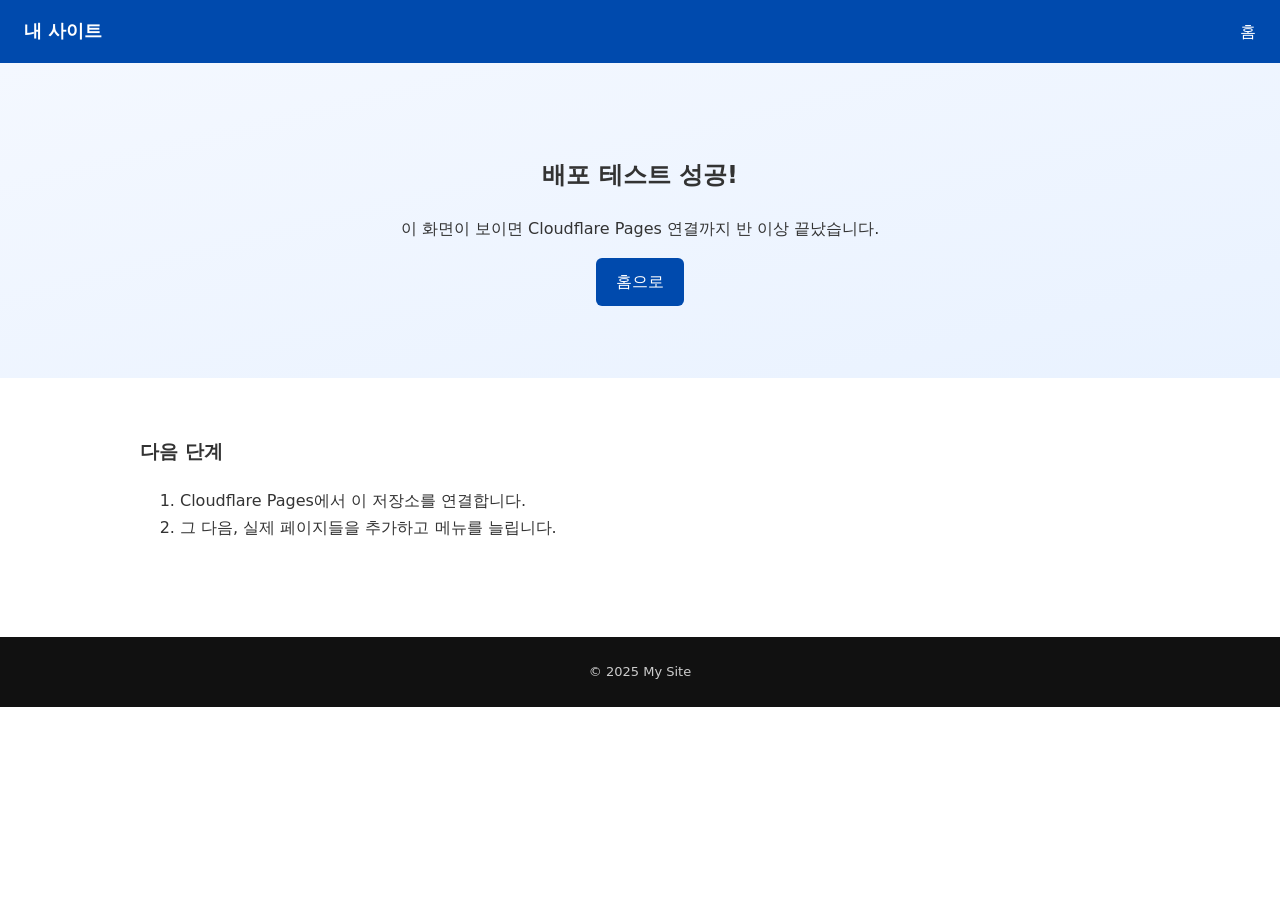
==== index.html @ 4b099640 "Create index.html" ====
<!DOCTYPE html>
<html lang="ko">
<head>
  <meta charset="utf-8">
  <title>내 첫 배포 사이트</title>
  <meta name="viewport" content="width=device-width, initial-scale=1">
  <link rel="stylesheet" href="/assets/style.css">
</head>
<body>
  <header>
    <h1>내 사이트</h1>
    <nav>
      <a href="/">홈</a>
    </nav>
  </header>
  <section class="hero">
    <h2>배포 테스트 성공!</h2>
    <p>이 화면이 보이면 Cloudflare Pages 연결까지 반 이상 끝났습니다.</p>
    <a class="cta" href="/">홈으로</a>
  </section>
  <main>
    <h3>다음 단계</h3>
    <ol>
      <li>Cloudflare Pages에서 이 저장소를 연결합니다.</li>
      <li>그 다음, 실제 페이지들을 추가하고 메뉴를 늘립니다.</li>
    </ol>
  </main>
  <footer>© 2025 My Site</footer>
</body>
</html>
---- assets/style.css ----
/* /assets/style.css (아주 기본) */
body{font-family:system-ui,-apple-system,'Noto Sans KR',sans-serif;margin:0;color:#333;line-height:1.7}
header{background:#004AAD;color:#fff;padding:16px 24px;display:flex;justify-content:space-between;align-items:center}
header h1{margin:0;font-size:18px}
header a{color:#fff;text-decoration:none;margin-left:16px}
main{max-width:1000px;margin:auto;padding:40px 16px}
.hero{background:linear-gradient(to bottom right,#f4f8ff,#e9f2ff);padding:72px 16px;text-align:center}
.cta{display:inline-block;background:#004AAD;color:#fff;padding:10px 20px;border-radius:6px;text-decoration:none}
footer{background:#111;color:#ccc;text-align:center;padding:24px 10px;margin-top:40px;font-size:13px}
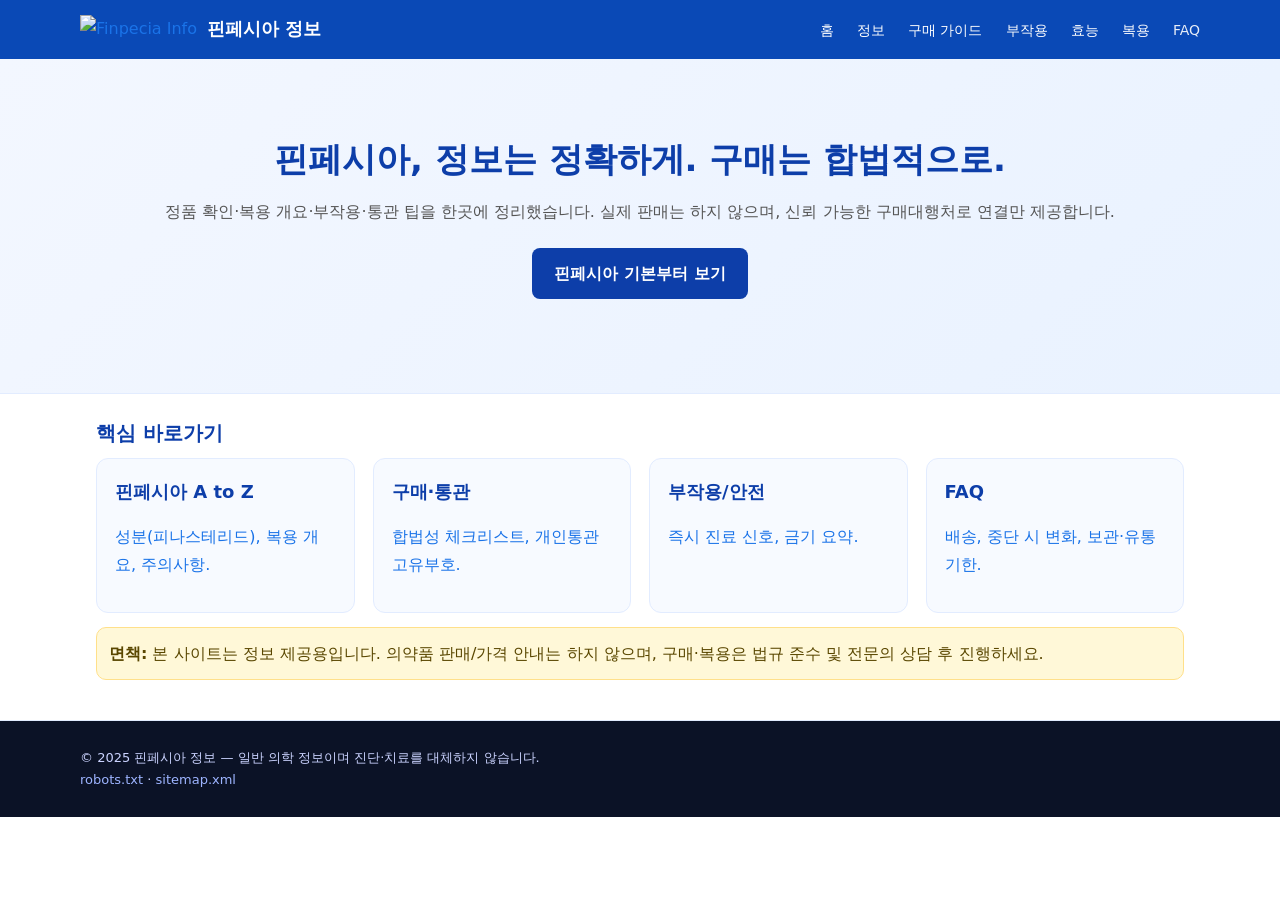
==== commit dbae6bd0: "Update index.html" ====
--- a/index.html
+++ b/index.html
@@ -1,30 +1,47 @@
-<!DOCTYPE html>
-<html lang="ko">
-<head>
-  <meta charset="utf-8">
-  <title>내 첫 배포 사이트</title>
-  <meta name="viewport" content="width=device-width, initial-scale=1">
-  <link rel="stylesheet" href="/assets/style.css">
-</head>
-<body>
-  <header>
-    <h1>내 사이트</h1>
-    <nav>
-      <a href="/">홈</a>
-    </nav>
-  </header>
-  <section class="hero">
-    <h2>배포 테스트 성공!</h2>
-    <p>이 화면이 보이면 Cloudflare Pages 연결까지 반 이상 끝났습니다.</p>
-    <a class="cta" href="/">홈으로</a>
-  </section>
-  <main>
-    <h3>다음 단계</h3>
-    <ol>
-      <li>Cloudflare Pages에서 이 저장소를 연결합니다.</li>
-      <li>그 다음, 실제 페이지들을 추가하고 메뉴를 늘립니다.</li>
-    </ol>
-  </main>
-  <footer>© 2025 My Site</footer>
-</body>
-</html>
+<!DOCTYPE html><html lang="ko"><head>
+<meta charset="utf-8">
+<title>핀페시아 정보 허브 | 정품·구매·복용·부작용 가이드</title>
+<meta name="description" content="핀페시아(Finpecia) 정보 허브. 정품 확인, 합법적 구매 가이드, 복용 개요와 부작용 안내, 자주 묻는 질문.">
+<meta name="viewport" content="width=device-width, initial-scale=1">
+<link rel="canonical" href="https://example.com/">
+<link rel="stylesheet" href="/assets/style.css">
+<meta property="og:type" content="website"><meta property="og:title" content="핀페시아 정보 허브"><meta property="og:description" content="정품·구매·복용·부작용 가이드"><meta property="og:url" content="https://example.com/">
+</head><body>
+<div class="topbar"><div class="wrap header">
+<a class="brand" href="/"><img src="/assets/logo.svg" alt="Finpecia Info"><b>핀페시아 정보</b></a>
+<nav class="nav">
+<a href="/">홈</a>
+<a href="/info/">정보</a>
+<a href="/buy/">구매 가이드</a>
+<a href="/info/side-effects.html">부작용</a>
+<a href="/info/efficacy.html">효능</a>
+<a href="/info/dosage.html">복용</a>
+<a class="sub" href="/faq/">FAQ</a>
+</nav>
+</div></div>
+
+
+<section class="hero"><div class="wrap">
+<h1>핀페시아, 정보는 정확하게. 구매는 합법적으로.</h1>
+<p>정품 확인·복용 개요·부작용·통관 팁을 한곳에 정리했습니다. 실제 판매는 하지 않으며, 신뢰 가능한 구매대행처로 연결만 제공합니다.</p>
+<p><a class="cta" href="/info/">핀페시아 기본부터 보기</a></p>
+</div></section>
+
+
+<main class="wrap">
+<h2>핵심 바로가기</h2>
+<div class="grid">
+<a class="card" href="/info/"><h3>핀페시아 A to Z</h3><p>성분(피나스테리드), 복용 개요, 주의사항.</p></a>
+<a class="card" href="/buy/"><h3>구매·통관</h3><p>합법성 체크리스트, 개인통관고유부호.</p></a>
+<a class="card" href="/info/side-effects.html"><h3>부작용/안전</h3><p>즉시 진료 신호, 금기 요약.</p></a>
+<a class="card" href="/faq/"><h3>FAQ</h3><p>배송, 중단 시 변화, 보관·유통기한.</p></a>
+</div>
+<div class="notice"><b>면책:</b> 본 사이트는 정보 제공용입니다. 의약품 판매/가격 안내는 하지 않으며, 구매·복용은 법규 준수 및 전문의 상담 후 진행하세요.</div>
+</main>
+
+
+<footer><div class="wrap footer">
+<div>© 2025 핀페시아 정보 — 일반 의학 정보이며 진단·치료를 대체하지 않습니다.</div>
+<div><a href="/robots.txt">robots.txt</a> · <a href="/sitemap.xml">sitemap.xml</a></div>
+</div></footer>
+</body></html>
--- a/assets/style.css
+++ b/assets/style.css
@@ -1,9 +1,44 @@
-/* /assets/style.css (아주 기본) */
-body{font-family:system-ui,-apple-system,'Noto Sans KR',sans-serif;margin:0;color:#333;line-height:1.7}
-header{background:#004AAD;color:#fff;padding:16px 24px;display:flex;justify-content:space-between;align-items:center}
-header h1{margin:0;font-size:18px}
-header a{color:#fff;text-decoration:none;margin-left:16px}
-main{max-width:1000px;margin:auto;padding:40px 16px}
-.hero{background:linear-gradient(to bottom right,#f4f8ff,#e9f2ff);padding:72px 16px;text-align:center}
-.cta{display:inline-block;background:#004AAD;color:#fff;padding:10px 20px;border-radius:6px;text-decoration:none}
-footer{background:#111;color:#ccc;text-align:center;padding:24px 10px;margin-top:40px;font-size:13px}
+:root{--brand:#0a49b6;--ink:#222;--muted:#666;--bg:#fff;--card:#f7faff;--line:#e2ecff;--accent:#1a73e8;--warn:#fff8d8;--warn-line:#ffe08a}
+*{box-sizing:border-box}html,body{margin:0;padding:0}
+body{font-family:system-ui,-apple-system,'Noto Sans KR',Segoe UI,Roboto,Arial,sans-serif;color:var(--ink);background:var(--bg);line-height:1.7}
+a{color:var(--accent);text-decoration:none}a:hover{text-decoration:underline}
+
+
+/* 헤더 */
+.topbar{background:var(--brand);color:#fff}
+.wrap{max-width:1120px;margin:auto;padding:0 16px}
+.header{display:flex;gap:20px;align-items:center;justify-content:space-between;padding:14px 0}
+.brand{display:flex;align-items:center;gap:10px}
+.brand img{height:28px}
+.brand b{font-size:18px;color:#fff}
+.nav a{color:#fff;margin-left:18px;font-size:14px;white-space:nowrap}
+.nav a.sub{opacity:.9}
+
+
+/* 공통 */
+main{padding:40px 16px}
+h1{font-size:26px;margin:0 0 12px;color:#0d3ea9}
+h2{font-size:20px;margin:22px 0 8px;color:#0d3ea9}
+.grid{display:grid;grid-template-columns:repeat(auto-fit,minmax(240px,1fr));gap:18px}
+.card{background:var(--card);border:1px solid var(--line);border-radius:12px;padding:18px}
+.card h3{margin:0 0 8px;color:#0d3ea9;font-size:18px}
+.badge{display:inline-block;border:1px solid var(--line);background:#fff;border-radius:999px;padding:4px 10px;margin:2px 6px 0 0;font-size:12px;color:#0d3ea9}
+.notice{background:var(--warn);border:1px solid var(--warn-line);border-radius:10px;padding:12px;margin:14px 0;color:#5a4700}
+.breadcrumb{font-size:13px;color:#577;margin:10px 0 0}.breadcrumb a{color:#577}
+.hero{background:linear-gradient(135deg,#f3f7ff,#e9f2ff);border-bottom:1px solid var(--line)}
+.hero>.wrap{padding:72px 16px;text-align:center}
+.hero h1{margin:0 0 10px;font-size:34px;color:#0d3ea9}
+.hero p{margin:0 0 22px;color:#555}
+.cta{display:inline-block;background:#0d3ea9;color:#fff;padding:12px 22px;border-radius:8px;font-weight:700}
+.cta:hover{background:#0b3289;text-decoration:none}
+
+
+/* 푸터 */
+footer{border-top:1px solid var(--line);background:#0b1226;color:#cbd3ff;margin-top:40px}
+.footer{padding:26px 0;font-size:13px}
+.footer a{color:#9db4ff}
+
+
+/* 접근성 */
+img{max-width:100%;height:auto}
+a:focus{outline:2px solid #111;outline-offset:2px}
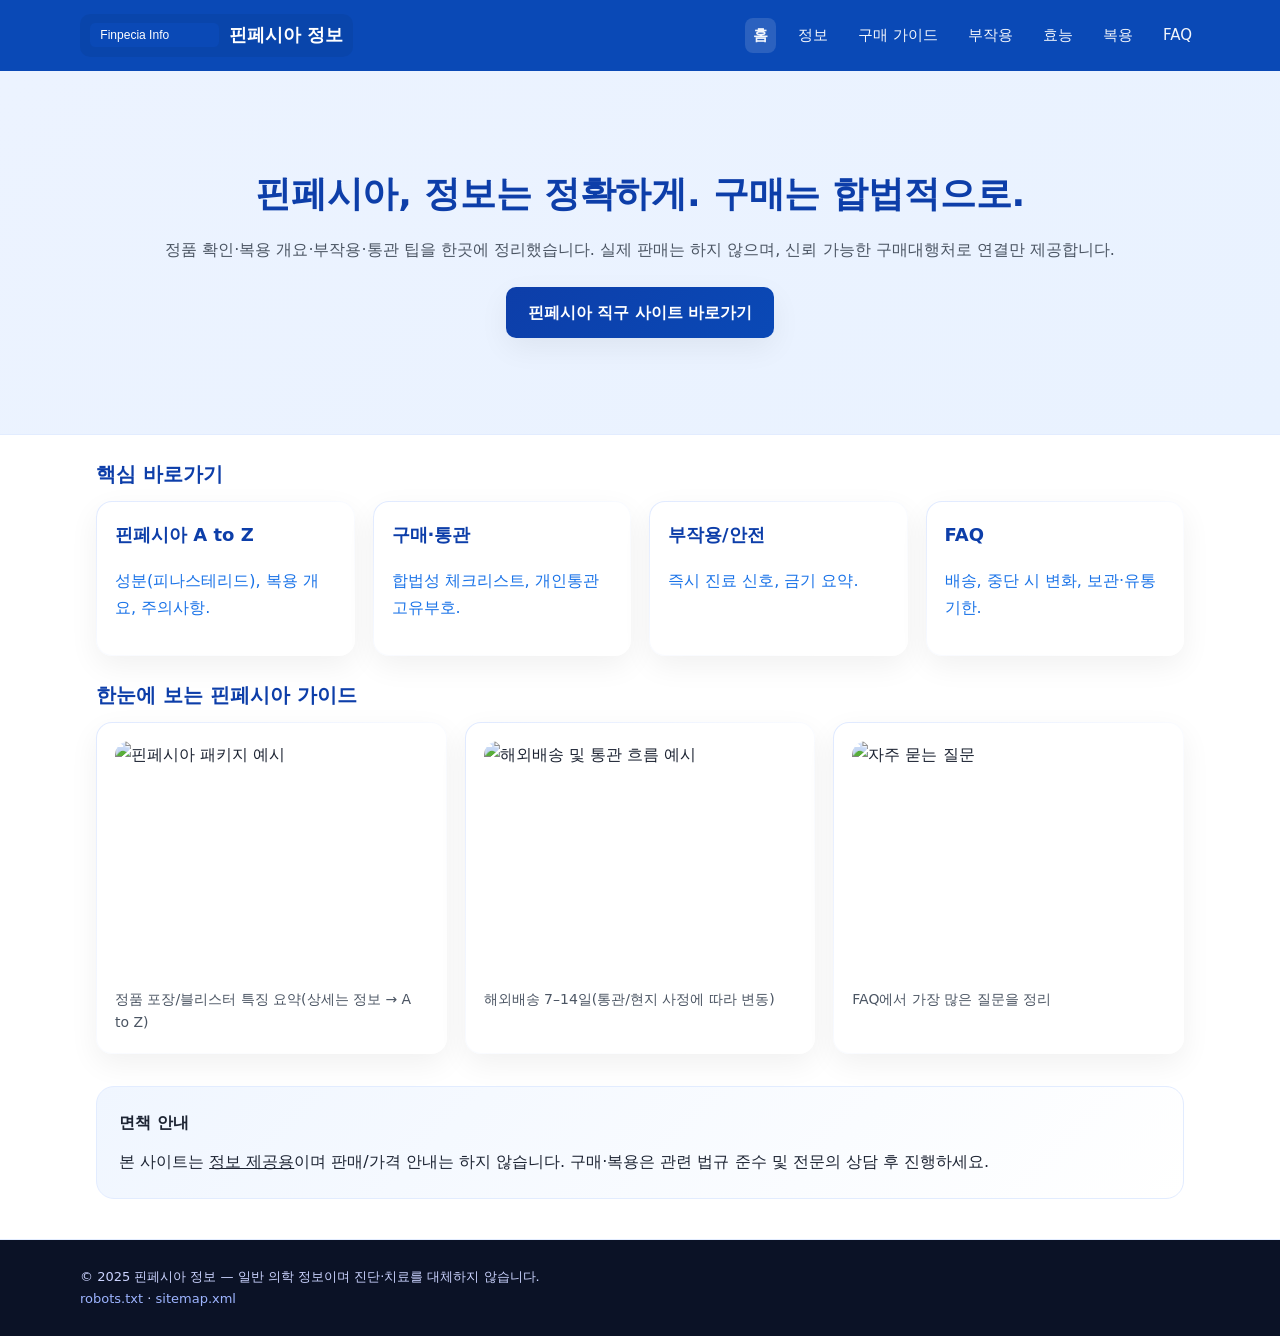
==== commit 02c941c8: "Update index.html" ====
--- a/index.html
+++ b/index.html
@@ -1,47 +1,91 @@
 <!DOCTYPE html><html lang="ko"><head>
 <meta charset="utf-8">
 <title>핀페시아 정보 허브 | 정품·구매·복용·부작용 가이드</title>
-<meta name="description" content="핀페시아(Finpecia) 정보 허브. 정품 확인, 합법적 구매 가이드, 복용 개요와 부작용 안내, 자주 묻는 질문.">
+<meta name="description" content="핀페시아 정보 허브. 정품 확인, 합법적 구매 가이드, 복용 개요, 부작용 안내, FAQ.">
 <meta name="viewport" content="width=device-width, initial-scale=1">
 <link rel="canonical" href="https://example.com/">
 <link rel="stylesheet" href="/assets/style.css">
-<meta property="og:type" content="website"><meta property="og:title" content="핀페시아 정보 허브"><meta property="og:description" content="정품·구매·복용·부작용 가이드"><meta property="og:url" content="https://example.com/">
+<link rel="preload" as="image" href="/assets/img/hero.webp" imagesrcset="/assets/img/hero.webp" imagesizes="100vw">
+<meta property="og:type" content="website">
+<meta property="og:title" content="핀페시아 정보 허브">
+<meta property="og:description" content="정품·구매·복용·부작용 가이드">
+<meta property="og:url" content="https://example.com/">
 </head><body>
 <div class="topbar"><div class="wrap header">
-<a class="brand" href="/"><img src="/assets/logo.svg" alt="Finpecia Info"><b>핀페시아 정보</b></a>
-<nav class="nav">
-<a href="/">홈</a>
-<a href="/info/">정보</a>
-<a href="/buy/">구매 가이드</a>
-<a href="/info/side-effects.html">부작용</a>
-<a href="/info/efficacy.html">효능</a>
-<a href="/info/dosage.html">복용</a>
-<a class="sub" href="/faq/">FAQ</a>
-</nav>
+  <a class="brand" href="/"><img src="/assets/logo.svg" alt="Finpecia Info 로고"><b>핀페시아 정보</b></a>
+  <nav class="nav">
+    <a href="/" class="active">홈</a>
+    <a href="/info/">정보</a>
+    <a href="/buy/">구매 가이드</a>
+    <a href="/info/side-effects.html">부작용</a>
+    <a href="/info/efficacy.html">효능</a>
+    <a href="/info/dosage.html">복용</a>
+    <a class="sub" href="/faq/">FAQ</a>
+  </nav>
 </div></div>
 
-
-<section class="hero"><div class="wrap">
-<h1>핀페시아, 정보는 정확하게. 구매는 합법적으로.</h1>
-<p>정품 확인·복용 개요·부작용·통관 팁을 한곳에 정리했습니다. 실제 판매는 하지 않으며, 신뢰 가능한 구매대행처로 연결만 제공합니다.</p>
-<p><a class="cta" href="/info/">핀페시아 기본부터 보기</a></p>
-</div></section>
-
+<section class="hero" style="--hero: url('/assets/img/hero.webp')">
+  <div class="media" aria-hidden="true"></div>
+  <div class="wrap">
+    <h1>핀페시아, 정보는 정확하게. 구매는 합법적으로.</h1>
+    <p>정품 확인·복용 개요·부작용·통관 팁을 한곳에 정리했습니다. 실제 판매는 하지 않으며, 신뢰 가능한 구매대행처로 연결만 제공합니다.</p>
+    <p>
+      <a class="cta" href="https://genericpam.com" target="_blank" rel="nofollow sponsored noopener">
+        핀페시아 직구 사이트 바로가기
+      </a>
+    </p>
+  </div>
+</section>
 
 <main class="wrap">
-<h2>핵심 바로가기</h2>
-<div class="grid">
-<a class="card" href="/info/"><h3>핀페시아 A to Z</h3><p>성분(피나스테리드), 복용 개요, 주의사항.</p></a>
-<a class="card" href="/buy/"><h3>구매·통관</h3><p>합법성 체크리스트, 개인통관고유부호.</p></a>
-<a class="card" href="/info/side-effects.html"><h3>부작용/안전</h3><p>즉시 진료 신호, 금기 요약.</p></a>
-<a class="card" href="/faq/"><h3>FAQ</h3><p>배송, 중단 시 변화, 보관·유통기한.</p></a>
-</div>
-<div class="notice"><b>면책:</b> 본 사이트는 정보 제공용입니다. 의약품 판매/가격 안내는 하지 않으며, 구매·복용은 법규 준수 및 전문의 상담 후 진행하세요.</div>
+  <h2 class="reveal">핵심 바로가기</h2>
+  <div class="grid reveal">
+    <a class="card" href="/info/"><h3>핀페시아 A to Z</h3><p>성분(피나스테리드), 복용 개요, 주의사항.</p></a>
+    <a class="card" href="/buy/"><h3>구매·통관</h3><p>합법성 체크리스트, 개인통관고유부호.</p></a>
+    <a class="card" href="/info/side-effects.html"><h3>부작용/안전</h3><p>즉시 진료 신호, 금기 요약.</p></a>
+    <a class="card" href="/faq/"><h3>FAQ</h3><p>배송, 중단 시 변화, 보관·유통기한.</p></a>
+  </div>
+
+  <h2 class="reveal">한눈에 보는 핀페시아 가이드</h2>
+  <div class="grid reveal">
+    <div class="card imgcard">
+      <picture>
+        <source srcset="/assets/img/pack.webp" type="image/webp">
+        <img src="/assets/img/pack.webp" alt="핀페시아 패키지 예시" width="800" height="600" loading="lazy">
+      </picture>
+      <div class="imgcap">정품 포장/블리스터 특징 요약(상세는 정보 → A to Z)</div>
+    </div>
+    <div class="card imgcard">
+      <picture>
+        <source srcset="/assets/img/shipping.webp" type="image/webp">
+        <img src="/assets/img/shipping.webp" alt="해외배송 및 통관 흐름 예시" width="800" height="600" loading="lazy">
+      </picture>
+      <div class="imgcap">해외배송 7–14일(통관/현지 사정에 따라 변동)</div>
+    </div>
+    <div class="card imgcard">
+      <picture>
+        <source srcset="/assets/img/faq.webp" type="image/webp">
+        <img src="/assets/img/faq.webp" alt="자주 묻는 질문" width="800" height="600" loading="lazy">
+      </picture>
+      <div class="imgcap">FAQ에서 가장 많은 질문을 정리</div>
+    </div>
+  </div>
+
+  <div class="billboard reveal">
+    <div><b>면책 안내</b></div>
+    <div>본 사이트는 <u>정보 제공용</u>이며 판매/가격 안내는 하지 않습니다. 구매·복용은 관련 법규 준수 및 전문의 상담 후 진행하세요.</div>
+  </div>
 </main>
 
+<footer><div class="wrap footer">
+  <div>© 2025 핀페시아 정보 — 일반 의학 정보이며 진단·치료를 대체하지 않습니다.</div>
+  <div><a href="/robots.txt">robots.txt</a> · <a href="/sitemap.xml">sitemap.xml</a></div>
+</div></footer>
 
-<footer><div class="wrap footer">
-<div>© 2025 핀페시아 정보 — 일반 의학 정보이며 진단·치료를 대체하지 않습니다.</div>
-<div><a href="/robots.txt">robots.txt</a> · <a href="/sitemap.xml">sitemap.xml</a></div>
-</div></footer>
+<script>
+  const io=new IntersectionObserver(es=>es.forEach(e=>{
+    if(e.isIntersecting){e.target.classList.add('show'); io.unobserve(e.target);}
+  }),{threshold:.12});
+  document.querySelectorAll('.reveal').forEach(el=>io.observe(el));
+</script>
 </body></html>
--- a/assets/style.css
+++ b/assets/style.css
@@ -1,44 +1,88 @@
-:root{--brand:#0a49b6;--ink:#222;--muted:#666;--bg:#fff;--card:#f7faff;--line:#e2ecff;--accent:#1a73e8;--warn:#fff8d8;--warn-line:#ffe08a}
-*{box-sizing:border-box}html,body{margin:0;padding:0}
+:root{
+  --brand:#0a49b6; --ink:#1d2433; --muted:#6b7280; --bg:#fff;
+  --card:#f7faff; --line:#e2ecff; --accent:#1a73e8;
+  --warn:#fff8d8; --warn-line:#ffe08a;
+  --rad:16px; --shadow:0 10px 30px rgba(0,0,0,.06);
+}
+*{box-sizing:border-box} html,body{margin:0;padding:0}
 body{font-family:system-ui,-apple-system,'Noto Sans KR',Segoe UI,Roboto,Arial,sans-serif;color:var(--ink);background:var(--bg);line-height:1.7}
-a{color:var(--accent);text-decoration:none}a:hover{text-decoration:underline}
+a{color:var(--accent);text-decoration:none} a:hover{text-decoration:underline}
+img{max-width:100%;height:auto;display:block}
 
+/* 헤더 & 네비 */
+.topbar{background:var(--brand);color:#fff;position:sticky;top:0;z-index:20}
+.wrap{max-width:1120px;margin:auto;padding:0 16px}
+.header{display:flex;gap:28px;align-items:center;justify-content:space-between;padding:14px 0}
+.brand{display:flex;align-items:center;gap:10px;padding:6px 10px;border-radius:10px;background:rgba(0,0,0,.06)}
+.brand img{height:24px}
+.brand b{font-size:18px;color:#fff;white-space:nowrap}
+.nav{display:flex;align-items:center;flex-wrap:wrap;gap:14px}
+.nav a{font-size:15px;line-height:1;padding:10px 8px;color:#fff;opacity:.95;border-radius:8px}
+.nav a:hover{opacity:1;text-decoration:underline}
+.nav a.active{background:rgba(255,255,255,.14);font-weight:700;text-decoration:none}
 
-/* 헤더 */
-.topbar{background:var(--brand);color:#fff}
-.wrap{max-width:1120px;margin:auto;padding:0 16px}
-.header{display:flex;gap:20px;align-items:center;justify-content:space-between;padding:14px 0}
-.brand{display:flex;align-items:center;gap:10px}
-.brand img{height:28px}
-.brand b{font-size:18px;color:#fff}
-.nav a{color:#fff;margin-left:18px;font-size:14px;white-space:nowrap}
-.nav a.sub{opacity:.9}
+/* 히어로(이미지+오버레이) */
+.hero{
+  background:linear-gradient(135deg,#ecf3ff,#e9f2ff);
+  border-bottom:1px solid var(--line); position:relative; overflow:hidden;
+}
+.hero .media{
+  position:absolute; inset:0; pointer-events:none; opacity:.2; mix-blend:normal;
+  background: center/cover no-repeat var(--hero, none);
+  transform:scale(1.02);
+}
+.hero>.wrap{padding:92px 16px 72px;text-align:center;position:relative}
+.hero h1{margin:0 0 12px;font-size:36px;color:#0d3ea9;letter-spacing:-0.2px}
+.hero p{margin:0 0 24px;color:#4b5563}
+.cta{display:inline-block;background:linear-gradient(135deg,#0d3ea9,#0a49b6);color:#fff;padding:12px 22px;border-radius:10px;font-weight:700;box-shadow:var(--shadow);transform:translateZ(0);transition:.18s}
+.cta:hover{filter:brightness(1.05);text-decoration:none;transform:translateY(-1px)}
 
-
-/* 공통 */
+/* 본문 공통 */
 main{padding:40px 16px}
 h1{font-size:26px;margin:0 0 12px;color:#0d3ea9}
-h2{font-size:20px;margin:22px 0 8px;color:#0d3ea9}
+h2{font-size:20px;margin:22px 0 10px;color:#0d3ea9}
+
+/* 카드/그리드 */
 .grid{display:grid;grid-template-columns:repeat(auto-fit,minmax(240px,1fr));gap:18px}
-.card{background:var(--card);border:1px solid var(--line);border-radius:12px;padding:18px}
+.card{
+  background:linear-gradient(#fff,#fff) padding-box,
+             radial-gradient(120% 120% at 0% 0%,#dfe9ff,#ffffff) border-box;
+  border:1px solid transparent;border-radius:var(--rad);padding:18px;box-shadow:var(--shadow);transition:transform .15s ease, box-shadow .15s ease
+}
+.card:hover{transform:translateY(-3px);box-shadow:0 16px 40px rgba(0,0,0,.08)}
 .card h3{margin:0 0 8px;color:#0d3ea9;font-size:18px}
+
+/* 이미지 카드(메인 갤러리) */
+.imgcard{display:grid;grid-template-rows:auto 1fr;gap:12px}
+.imgcard picture,.imgcard img{border-radius:14px;overflow:hidden}
+.imgcap{font-size:14px;color:#4b5563}
+
+/* 배지/노티스 */
 .badge{display:inline-block;border:1px solid var(--line);background:#fff;border-radius:999px;padding:4px 10px;margin:2px 6px 0 0;font-size:12px;color:#0d3ea9}
-.notice{background:var(--warn);border:1px solid var(--warn-line);border-radius:10px;padding:12px;margin:14px 0;color:#5a4700}
+.notice{background:var(--warn);border:1px solid var(--warn-line);border-radius:12px;padding:12px;margin:16px 0;color:#5a4700}
+
+/* 빌보드(섹션 callout) */
+.billboard{
+  margin:32px 0;padding:22px;border-radius:18px;display:grid;gap:12px;
+  background:linear-gradient(135deg,#f0f6ff,#ffffff);
+  border:1px solid var(--line);
+}
+
+/* 빵부스러기 & 푸터 */
 .breadcrumb{font-size:13px;color:#577;margin:10px 0 0}.breadcrumb a{color:#577}
-.hero{background:linear-gradient(135deg,#f3f7ff,#e9f2ff);border-bottom:1px solid var(--line)}
-.hero>.wrap{padding:72px 16px;text-align:center}
-.hero h1{margin:0 0 10px;font-size:34px;color:#0d3ea9}
-.hero p{margin:0 0 22px;color:#555}
-.cta{display:inline-block;background:#0d3ea9;color:#fff;padding:12px 22px;border-radius:8px;font-weight:700}
-.cta:hover{background:#0b3289;text-decoration:none}
-
-
-/* 푸터 */
 footer{border-top:1px solid var(--line);background:#0b1226;color:#cbd3ff;margin-top:40px}
 .footer{padding:26px 0;font-size:13px}
 .footer a{color:#9db4ff}
 
+/* 스크롤 인 애니메이션 */
+.reveal{opacity:0;transform:translateY(10px);transition:opacity .4s ease, transform .4s ease}
+.reveal.show{opacity:1;transform:none}
 
-/* 접근성 */
-img{max-width:100%;height:auto}
-a:focus{outline:2px solid #111;outline-offset:2px}
+/* 반응형 */
+@media (max-width: 640px){
+  .header{flex-direction:column; align-items:flex-start}
+  .nav{gap:8px}
+  .nav a{padding:8px 6px; font-size:14px}
+  .hero>.wrap{padding:72px 16px 56px}
+  .hero h1{font-size:28px}
+}
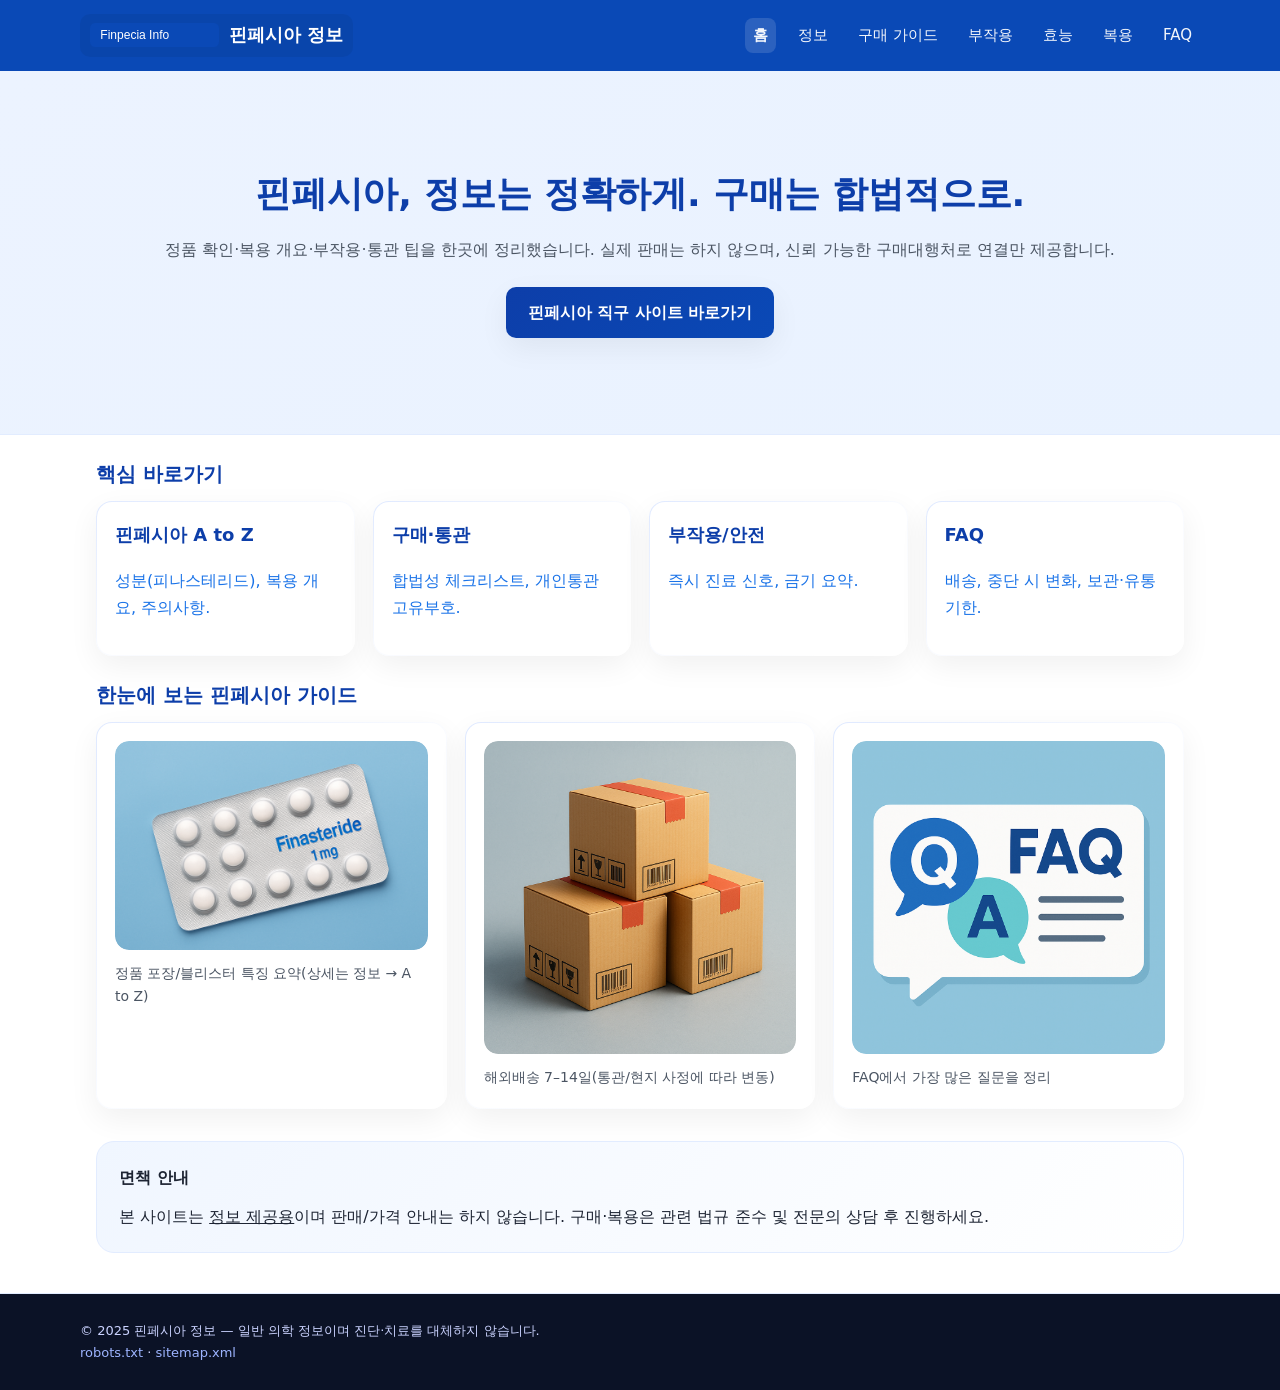
==== commit 6b391d2c: "Update index.html" ====
--- a/index.html
+++ b/index.html
@@ -5,6 +5,7 @@
 <meta name="viewport" content="width=device-width, initial-scale=1">
 <link rel="canonical" href="https://example.com/">
 <link rel="stylesheet" href="/assets/style.css">
+<!-- 성능: 히어로 이미지 프리로드 -->
 <link rel="preload" as="image" href="/assets/img/hero.webp" imagesrcset="/assets/img/hero.webp" imagesizes="100vw">
 <meta property="og:type" content="website">
 <meta property="og:title" content="핀페시아 정보 허브">
@@ -24,6 +25,7 @@
   </nav>
 </div></div>
 
+<!-- 히어로: CSS 변수로 배경 이미지 적용 -->
 <section class="hero" style="--hero: url('/assets/img/hero.webp')">
   <div class="media" aria-hidden="true"></div>
   <div class="wrap">
@@ -46,6 +48,7 @@
     <a class="card" href="/faq/"><h3>FAQ</h3><p>배송, 중단 시 변화, 보관·유통기한.</p></a>
   </div>
 
+  <!-- 이미지 갤러리(가벼운 3장) -->
   <h2 class="reveal">한눈에 보는 핀페시아 가이드</h2>
   <div class="grid reveal">
     <div class="card imgcard">
@@ -82,6 +85,7 @@
   <div><a href="/robots.txt">robots.txt</a> · <a href="/sitemap.xml">sitemap.xml</a></div>
 </div></footer>
 
+<!-- 아주 가벼운 스크롤-인 효과 -->
 <script>
   const io=new IntersectionObserver(es=>es.forEach(e=>{
     if(e.isIntersecting){e.target.classList.add('show'); io.unobserve(e.target);}
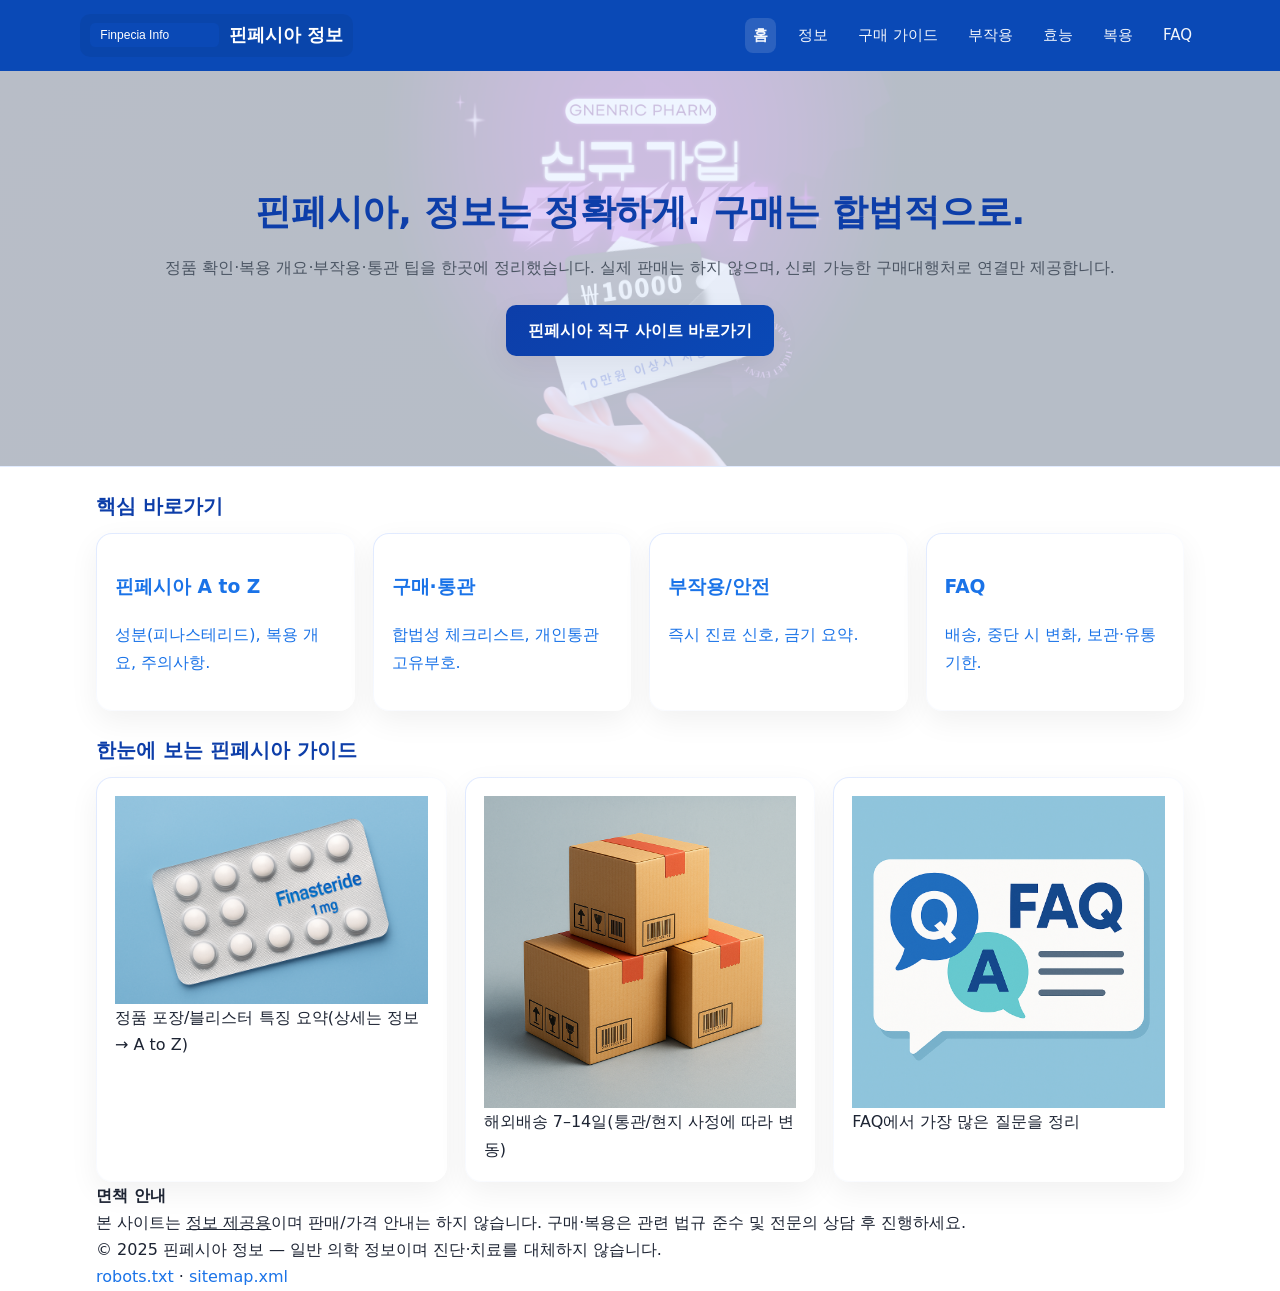
==== commit 1c0f29b0: "Update index.html" ====
--- a/index.html
+++ b/index.html
@@ -1,7 +1,7 @@
 <!DOCTYPE html><html lang="ko"><head>
 <meta charset="utf-8">
-<title>핀페시아 정보 허브 | 정품·구매·복용·부작용 가이드</title>
-<meta name="description" content="핀페시아 정보 허브. 정품 확인, 합법적 구매 가이드, 복용 개요, 부작용 안내, FAQ.">
+<title>핀페시아 직구 에프페시아 직구 정보 | 정품·구매·복용·부작용 가이드</title>
+<meta name="description" content="핀페시아 직구 에프페시아 직구 정보. 정품 확인, 합법적 구매 가이드, 복용 개요, 부작용 안내, FAQ.">
 <meta name="viewport" content="width=device-width, initial-scale=1">
 <link rel="canonical" href="https://example.com/">
 <link rel="stylesheet" href="/assets/style.css">
@@ -11,6 +11,7 @@
 <meta property="og:title" content="핀페시아 정보 허브">
 <meta property="og:description" content="정품·구매·복용·부작용 가이드">
 <meta property="og:url" content="https://example.com/">
+<meta name="naver-site-verification" content="5e69a9a7435fb137707b9d1ec0791f2331197567" />
 </head><body>
 <div class="topbar"><div class="wrap header">
   <a class="brand" href="/"><img src="/assets/logo.svg" alt="Finpecia Info 로고"><b>핀페시아 정보</b></a>
--- a/assets/style.css
+++ b/assets/style.css
@@ -27,14 +27,26 @@
   border-bottom:1px solid var(--line); position:relative; overflow:hidden;
 }
 .hero .media{
-  position:absolute; inset:0; pointer-events:none; opacity:.2; mix-blend:normal;
+  position:absolute; inset:0; pointer-events:none; opacity:.22; /* 살짝 진하게 */
+  mix-blend:normal;
   background: center/cover no-repeat var(--hero, none);
-  transform:scale(1.02);
+  transform:none;                  /* ← 스케일링 제거: 블러 방지 핵심 */
+  image-rendering:auto;            /* (보정용, 배경에는 큰 차이 없지만 무해) */
+  backface-visibility:hidden;      /* 일부 브라우저 렌더링 안정화 */
 }
-.hero>.wrap{padding:92px 16px 72px;text-align:center;position:relative}
+/* 데스크탑: 원본 대비 +20% (92/72 → 110/86) */
+.hero>.wrap{
+  padding:110px 16px 86px;
+  text-align:center;
+  position:relative;
+}
 .hero h1{margin:0 0 12px;font-size:36px;color:#0d3ea9;letter-spacing:-0.2px}
 .hero p{margin:0 0 24px;color:#4b5563}
-.cta{display:inline-block;background:linear-gradient(135deg,#0d3ea9,#0a49b6);color:#fff;padding:12px 22px;border-radius:10px;font-weight:700;box-shadow:var(--shadow);transform:translateZ(0);transition:.18s}
+.cta{
+  display:inline-block;background:linear-gradient(135deg,#0d3ea9,#0a49b6);
+  color:#fff;padding:12px 22px;border-radius:10px;font-weight:700;
+  box-shadow:var(--shadow);transform:translateZ(0);transition:.18s
+}
 .cta:hover{filter:brightness(1.05);text-decoration:none;transform:translateY(-1px)}
 
 /* 본문 공통 */
@@ -47,42 +59,7 @@
 .card{
   background:linear-gradient(#fff,#fff) padding-box,
              radial-gradient(120% 120% at 0% 0%,#dfe9ff,#ffffff) border-box;
-  border:1px solid transparent;border-radius:var(--rad);padding:18px;box-shadow:var(--shadow);transition:transform .15s ease, box-shadow .15s ease
+  border:1px solid transparent;border-radius:var(--rad);padding:18px;box-shadow:var(--shadow);
+  transition:transform .15s ease, box-shadow .15s ease
 }
-.card:hover{transform:translateY(-3px);box-shadow:0 16px 40px rgba(0,0,0,.08)}
-.card h3{margin:0 0 8px;color:#0d3ea9;font-size:18px}
-
-/* 이미지 카드(메인 갤러리) */
-.imgcard{display:grid;grid-template-rows:auto 1fr;gap:12px}
-.imgcard picture,.imgcard img{border-radius:14px;overflow:hidden}
-.imgcap{font-size:14px;color:#4b5563}
-
-/* 배지/노티스 */
-.badge{display:inline-block;border:1px solid var(--line);background:#fff;border-radius:999px;padding:4px 10px;margin:2px 6px 0 0;font-size:12px;color:#0d3ea9}
-.notice{background:var(--warn);border:1px solid var(--warn-line);border-radius:12px;padding:12px;margin:16px 0;color:#5a4700}
-
-/* 빌보드(섹션 callout) */
-.billboard{
-  margin:32px 0;padding:22px;border-radius:18px;display:grid;gap:12px;
-  background:linear-gradient(135deg,#f0f6ff,#ffffff);
-  border:1px solid var(--line);
-}
-
-/* 빵부스러기 & 푸터 */
-.breadcrumb{font-size:13px;color:#577;margin:10px 0 0}.breadcrumb a{color:#577}
-footer{border-top:1px solid var(--line);background:#0b1226;color:#cbd3ff;margin-top:40px}
-.footer{padding:26px 0;font-size:13px}
-.footer a{color:#9db4ff}
-
-/* 스크롤 인 애니메이션 */
-.reveal{opacity:0;transform:translateY(10px);transition:opacity .4s ease, transform .4s ease}
-.reveal.show{opacity:1;transform:none}
-
-/* 반응형 */
-@media (max-width: 640px){
-  .header{flex-direction:column; align-items:flex-start}
-  .nav{gap:8px}
-  .nav a{padding:8px 6px; font-size:14px}
-  .hero>.wrap{padding:72px 16px 56px}
-  .hero h1{font-size:28px}
-}
+.card:hover{transform:translateY(-3px);box-shadow:0 16px 40px rgba(0,0,
